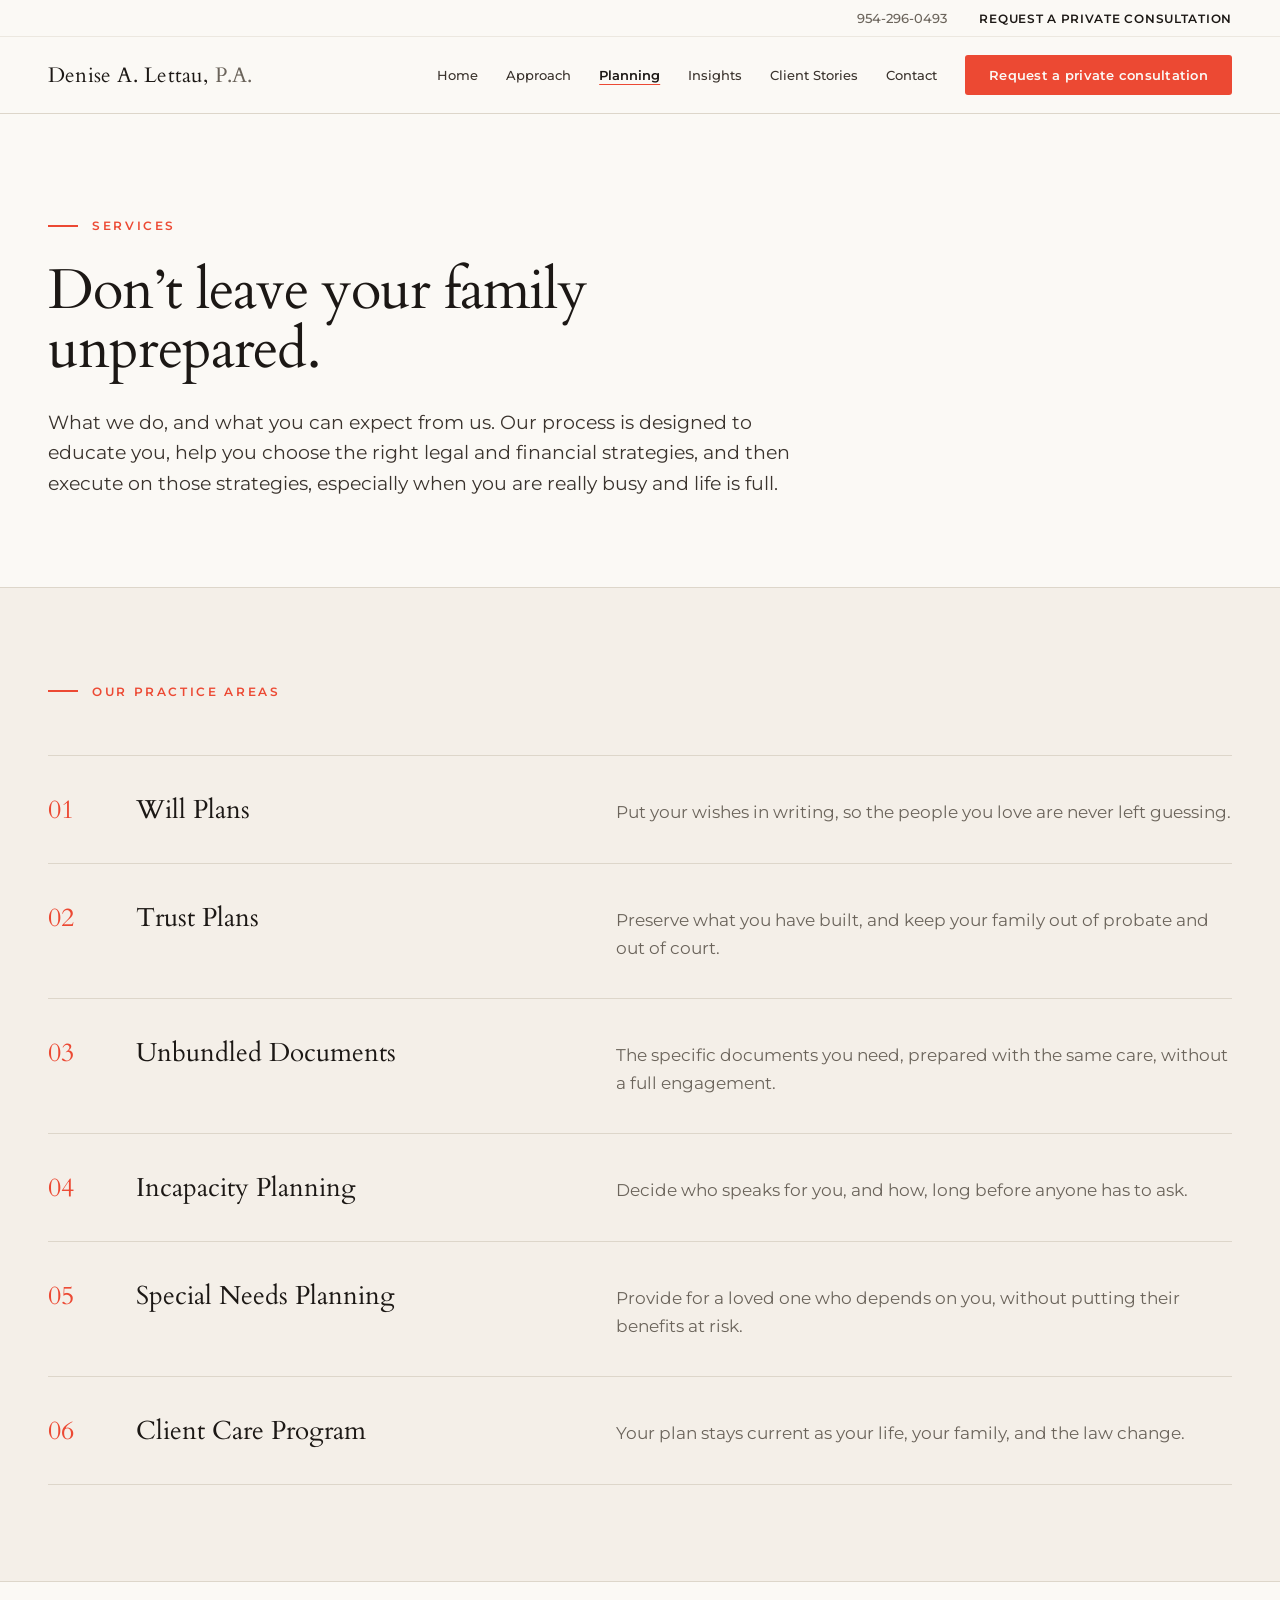
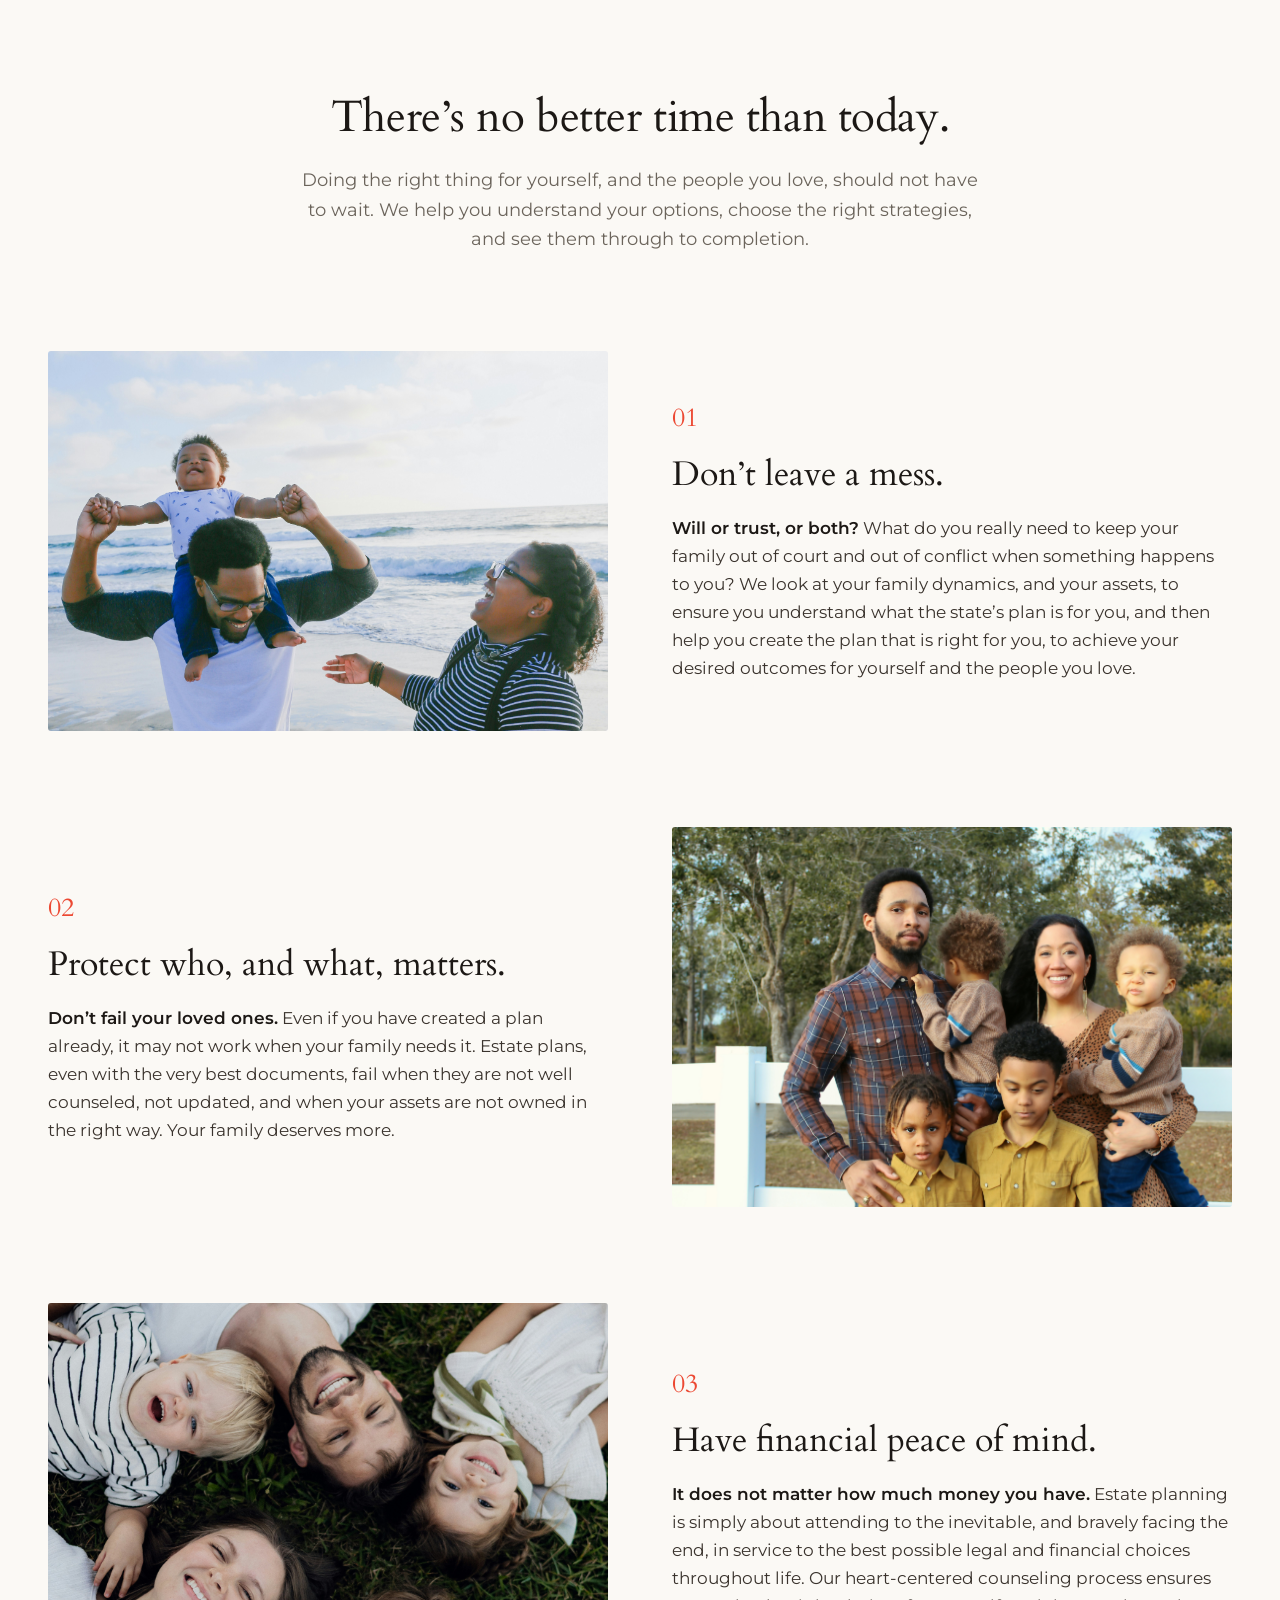
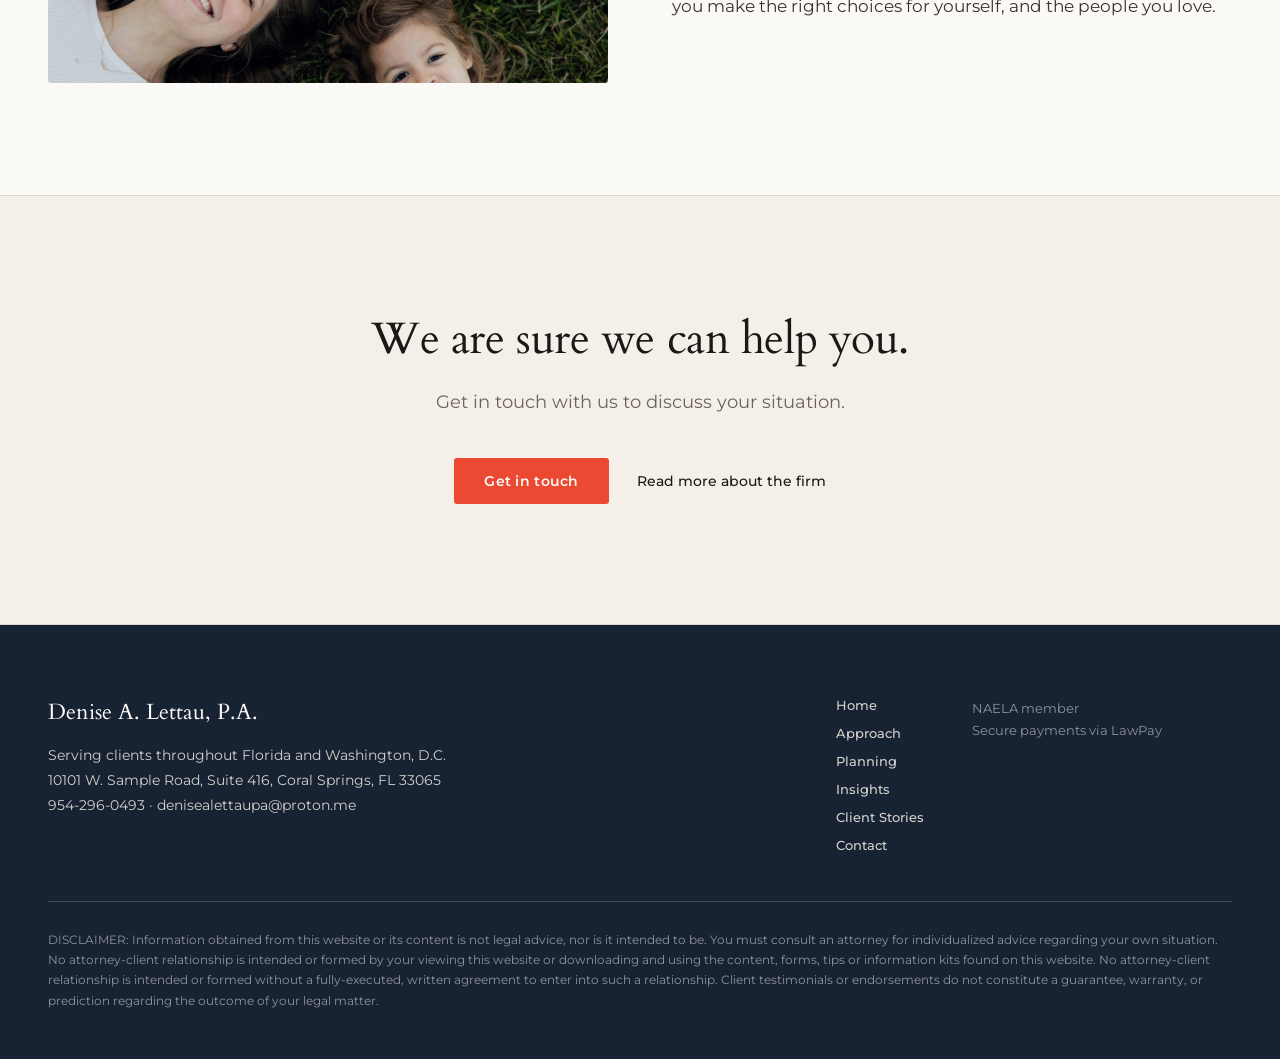
==== planning.html @ 01cb7083 "Denise A. Lettau, P.A. marketing site — six-page static build Recreated from the design handoff as p" ====
<!DOCTYPE html>
<html lang="en">
<head>
<meta charset="utf-8">
<meta name="viewport" content="width=device-width, initial-scale=1">
<title>Services — Denise A. Lettau, P.A.</title>
<meta name="description" content="Will plans, trust plans, incapacity and special needs planning, and ongoing client care — estate and legacy planning services from Denise A. Lettau, P.A.">
<link rel="preconnect" href="https://fonts.googleapis.com">
<link rel="preconnect" href="https://fonts.gstatic.com" crossorigin>
<link href="https://fonts.googleapis.com/css2?family=Cardo:ital,wght@0,400;0,700;1,400&family=Montserrat:wght@400;500;600&display=swap" rel="stylesheet">
<link rel="stylesheet" href="assets/site.css">
</head>
<body>
<div style="background: #FBF9F5; min-height: 100vh">

  <!-- Utility bar -->
  <div style="display: flex; justify-content: flex-end; align-items: center; gap: 32px; max-width: 1200px; margin: 0 auto; padding: 10px 48px; font-size: 13px; color: #6B645B">
    <a href="tel:954-296-0493" style="color: #6B645B; font-weight: 500">954-296-0493</a>
    <a href="#contact" style="color: #1C1815; font-weight: 600; font-size: 12px; letter-spacing: 0.06em; text-transform: uppercase">Request a private consultation</a>
  </div>
  <div style="height: 1px; background: #DDD6CA; transform: scaleY(0.5)"></div>

  <!-- Nav -->
  <nav style="position: sticky; top: 0; z-index: 50; background: rgba(251,249,245,0.94); backdrop-filter: blur(8px); border-bottom: 0.5px solid #DDD6CA">
    <div style="display: flex; align-items: center; justify-content: space-between; gap: 32px; max-width: 1200px; margin: 0 auto; padding: 18px 48px; flex-wrap: wrap">
      <a href="index.html" style="font-family: 'Cardo', Georgia, serif; font-size: 21px; color: #1C1815; text-decoration: none; letter-spacing: 0.01em; white-space: nowrap">Denise A. Lettau, <span style="color: #6B645B">P.A.</span></a>
      <button type="button" class="menu-btn" style="background: none; border: 1px solid #DDD6CA; border-radius: 3px; padding: 10px 18px; font-family: 'Montserrat', system-ui, sans-serif; font-size: 12px; font-weight: 600; letter-spacing: 0.08em; text-transform: uppercase; color: #1C1815; cursor: pointer">Menu</button>
      <div class="nav-links" style="display: flex; align-items: center; gap: 28px; flex-wrap: wrap">
        <a href="index.html" style="font-size: 13px; font-weight: 500; color: #3A332D">Home</a>
        <a href="approach.html" style="font-size: 13px; font-weight: 500; color: #3A332D">Approach</a>
        <a href="planning.html" style="font-size: 13px; font-weight: 600; color: #1C1815; text-decoration: underline; text-decoration-color: #EC4933; text-underline-offset: 4px">Planning</a>
        <a href="insights.html" style="font-size: 13px; font-weight: 500; color: #3A332D">Insights</a>
        <a href="client-stories.html" style="font-size: 13px; font-weight: 500; color: #3A332D">Client Stories</a>
        <a href="contact.html" style="font-size: 13px; font-weight: 500; color: #3A332D">Contact</a>
        <a href="#contact" class="btn-red" style="background: #EC4933; color: #FBF9F5; font-size: 13px; font-weight: 600; letter-spacing: 0.02em; padding: 12px 24px; border-radius: 3px; text-decoration: none; white-space: nowrap">Request a private consultation</a>
      </div>
    </div>
    <div class="nav-mobile" style="flex-direction: column; padding: 4px 24px 16px; border-top: 0.5px solid #DDD6CA">
      <a href="index.html" style="padding: 13px 0; font-size: 15px; font-weight: 500; color: #1C1815; text-decoration: none; border-bottom: 0.5px solid #DDD6CA">Home</a>
      <a href="approach.html" style="padding: 13px 0; font-size: 15px; font-weight: 500; color: #1C1815; text-decoration: none; border-bottom: 0.5px solid #DDD6CA">Approach</a>
      <a href="planning.html" style="padding: 13px 0; font-size: 15px; font-weight: 500; color: #1C1815; text-decoration: none; border-bottom: 0.5px solid #DDD6CA">Planning</a>
      <a href="insights.html" style="padding: 13px 0; font-size: 15px; font-weight: 500; color: #1C1815; text-decoration: none; border-bottom: 0.5px solid #DDD6CA">Insights</a>
      <a href="client-stories.html" style="padding: 13px 0; font-size: 15px; font-weight: 500; color: #1C1815; text-decoration: none; border-bottom: 0.5px solid #DDD6CA">Client Stories</a>
      <a href="contact.html" style="padding: 13px 0; font-size: 15px; font-weight: 500; color: #1C1815; text-decoration: none; border-bottom: 0.5px solid #DDD6CA">Contact</a>
    </div>
  </nav>

  <!-- Page header -->
  <header data-reveal="1" style="max-width: 1200px; margin: 0 auto; padding: 104px 48px 88px">
    <div style="display: flex; align-items: center; gap: 14px; margin-bottom: 28px">
      <div style="width: 30px; height: 2px; background: #EC4933"></div>
      <span style="font-size: 12px; font-weight: 600; letter-spacing: 0.22em; text-transform: uppercase; color: #EC4933">Services</span>
    </div>
    <h1 style="font-family: 'Cardo', Georgia, serif; font-weight: 400; font-size: clamp(38px, 4.5vw, 56px); line-height: 1.06; letter-spacing: -0.015em; color: #1C1815; margin: 0 0 28px; max-width: 20ch; text-wrap: pretty">Don&rsquo;t leave your family unprepared.</h1>
    <p style="font-size: 19px; line-height: 1.6; color: #3A332D; margin: 0; max-width: 58ch; text-wrap: pretty">What we do, and what you can expect from us. Our process is designed to educate you, help you choose the right legal and financial strategies, and then execute on those strategies, especially when you are really busy and life is full.</p>
  </header>

  <!-- Practice areas -->
  <section data-reveal="1" style="border-top: 0.5px solid #DDD6CA; border-bottom: 0.5px solid #DDD6CA; background: #F4EFE8">
    <div style="max-width: 1200px; margin: 0 auto; padding: 96px 48px">
      <div style="display: flex; align-items: center; gap: 14px; margin-bottom: 56px">
        <div style="width: 30px; height: 2px; background: #EC4933"></div>
        <span style="font-size: 12px; font-weight: 600; letter-spacing: 0.22em; text-transform: uppercase; color: #EC4933">Our practice areas</span>
      </div>
      <div style="border-top: 0.5px solid #DDD6CA">
        <div style="display: flex; flex-wrap: wrap; gap: 24px; align-items: baseline; padding: 36px 0; border-bottom: 0.5px solid #DDD6CA">
          <div style="font-family: 'Cardo', Georgia, serif; font-size: 26px; color: #EC4933; flex: 0 0 64px">01</div>
          <h3 style="font-family: 'Cardo', Georgia, serif; font-weight: 400; font-size: 26px; line-height: 1.25; margin: 0; flex: 1 1 220px"><a class="title-link" href="#contact" style="color: #1C1815">Will Plans</a></h3>
          <p style="font-size: 17px; line-height: 1.65; color: #6B645B; margin: 0; flex: 1 1 380px; text-wrap: pretty">Put your wishes in writing, so the people you love are never left guessing.</p>
        </div>
        <div style="display: flex; flex-wrap: wrap; gap: 24px; align-items: baseline; padding: 36px 0; border-bottom: 0.5px solid #DDD6CA">
          <div style="font-family: 'Cardo', Georgia, serif; font-size: 26px; color: #EC4933; flex: 0 0 64px">02</div>
          <h3 style="font-family: 'Cardo', Georgia, serif; font-weight: 400; font-size: 26px; line-height: 1.25; margin: 0; flex: 1 1 220px"><a class="title-link" href="#contact" style="color: #1C1815">Trust Plans</a></h3>
          <p style="font-size: 17px; line-height: 1.65; color: #6B645B; margin: 0; flex: 1 1 380px; text-wrap: pretty">Preserve what you have built, and keep your family out of probate and out of court.</p>
        </div>
        <div style="display: flex; flex-wrap: wrap; gap: 24px; align-items: baseline; padding: 36px 0; border-bottom: 0.5px solid #DDD6CA">
          <div style="font-family: 'Cardo', Georgia, serif; font-size: 26px; color: #EC4933; flex: 0 0 64px">03</div>
          <h3 style="font-family: 'Cardo', Georgia, serif; font-weight: 400; font-size: 26px; line-height: 1.25; margin: 0; flex: 1 1 220px"><a class="title-link" href="#contact" style="color: #1C1815">Unbundled Documents</a></h3>
          <p style="font-size: 17px; line-height: 1.65; color: #6B645B; margin: 0; flex: 1 1 380px; text-wrap: pretty">The specific documents you need, prepared with the same care, without a full engagement.</p>
        </div>
        <div style="display: flex; flex-wrap: wrap; gap: 24px; align-items: baseline; padding: 36px 0; border-bottom: 0.5px solid #DDD6CA">
          <div style="font-family: 'Cardo', Georgia, serif; font-size: 26px; color: #EC4933; flex: 0 0 64px">04</div>
          <h3 style="font-family: 'Cardo', Georgia, serif; font-weight: 400; font-size: 26px; line-height: 1.25; margin: 0; flex: 1 1 220px"><a class="title-link" href="#contact" style="color: #1C1815">Incapacity Planning</a></h3>
          <p style="font-size: 17px; line-height: 1.65; color: #6B645B; margin: 0; flex: 1 1 380px; text-wrap: pretty">Decide who speaks for you, and how, long before anyone has to ask.</p>
        </div>
        <div style="display: flex; flex-wrap: wrap; gap: 24px; align-items: baseline; padding: 36px 0; border-bottom: 0.5px solid #DDD6CA">
          <div style="font-family: 'Cardo', Georgia, serif; font-size: 26px; color: #EC4933; flex: 0 0 64px">05</div>
          <h3 style="font-family: 'Cardo', Georgia, serif; font-weight: 400; font-size: 26px; line-height: 1.25; margin: 0; flex: 1 1 220px"><a class="title-link" href="#contact" style="color: #1C1815">Special Needs Planning</a></h3>
          <p style="font-size: 17px; line-height: 1.65; color: #6B645B; margin: 0; flex: 1 1 380px; text-wrap: pretty">Provide for a loved one who depends on you, without putting their benefits at risk.</p>
        </div>
        <div style="display: flex; flex-wrap: wrap; gap: 24px; align-items: baseline; padding: 36px 0; border-bottom: 0.5px solid #DDD6CA">
          <div style="font-family: 'Cardo', Georgia, serif; font-size: 26px; color: #EC4933; flex: 0 0 64px">06</div>
          <h3 style="font-family: 'Cardo', Georgia, serif; font-weight: 400; font-size: 26px; line-height: 1.25; margin: 0; flex: 1 1 220px"><a class="title-link" href="#contact" style="color: #1C1815">Client Care Program</a></h3>
          <p style="font-size: 17px; line-height: 1.65; color: #6B645B; margin: 0; flex: 1 1 380px; text-wrap: pretty">Your plan stays current as your life, your family, and the law change.</p>
        </div>
      </div>
    </div>
  </section>

  <!-- There's no better time -->
  <section data-reveal="1" style="max-width: 880px; margin: 0 auto; padding: 112px 48px 96px; text-align: center">
    <h2 style="font-family: 'Cardo', Georgia, serif; font-weight: 400; font-size: clamp(30px, 3.4vw, 44px); line-height: 1.1; letter-spacing: -0.01em; color: #1C1815; margin: 0 0 24px; text-wrap: pretty">There&rsquo;s no better time than today.</h2>
    <p style="font-size: 18px; line-height: 1.65; color: #6B645B; margin: 0 auto; max-width: 58ch; text-wrap: pretty">Doing the right thing for yourself, and the people you love, should not have to wait. We help you understand your options, choose the right strategies, and see them through to completion.</p>
  </section>

  <!-- Three editorial blocks -->
  <section data-reveal="1" style="max-width: 1200px; margin: 0 auto; padding: 0 48px 112px; display: flex; flex-direction: column; gap: 96px">
    <div style="display: grid; grid-template-columns: repeat(auto-fit, minmax(320px, 1fr)); gap: 64px; align-items: center">
      <div style="position: relative; min-height: 380px">
        <img src="images/services-1.jpg" alt="Warm interior with refined architecture and natural light" style="position: absolute; inset: 0; width: 100%; height: 100%; object-fit: cover; border-radius: 3px">
      </div>
      <div>
        <div style="font-family: 'Cardo', Georgia, serif; font-size: 26px; color: #EC4933; margin-bottom: 20px">01</div>
        <h3 style="font-family: 'Cardo', Georgia, serif; font-weight: 400; font-size: clamp(26px, 2.8vw, 34px); line-height: 1.15; color: #1C1815; margin: 0 0 20px; text-wrap: pretty">Don&rsquo;t leave a mess.</h3>
        <p style="font-size: 17px; line-height: 1.65; color: #3A332D; margin: 0; text-wrap: pretty"><strong style="font-weight: 600; color: #1C1815">Will or trust, or both?</strong> What do you really need to keep your family out of court and out of conflict when something happens to you? We look at your family dynamics, and your assets, to ensure you understand what the state&rsquo;s plan is for you, and then help you create the plan that is right for you, to achieve your desired outcomes for yourself and the people you love.</p>
      </div>
    </div>
    <div style="display: grid; grid-template-columns: repeat(auto-fit, minmax(320px, 1fr)); gap: 64px; align-items: center; direction: rtl">
      <div style="position: relative; min-height: 380px; direction: ltr">
        <img src="images/services-2.jpg" alt="Generations of a family together" style="position: absolute; inset: 0; width: 100%; height: 100%; object-fit: cover; border-radius: 3px">
      </div>
      <div style="direction: ltr">
        <div style="font-family: 'Cardo', Georgia, serif; font-size: 26px; color: #EC4933; margin-bottom: 20px">02</div>
        <h3 style="font-family: 'Cardo', Georgia, serif; font-weight: 400; font-size: clamp(26px, 2.8vw, 34px); line-height: 1.15; color: #1C1815; margin: 0 0 20px; text-wrap: pretty">Protect who, and what, matters.</h3>
        <p style="font-size: 17px; line-height: 1.65; color: #3A332D; margin: 0; text-wrap: pretty"><strong style="font-weight: 600; color: #1C1815">Don&rsquo;t fail your loved ones.</strong> Even if you have created a plan already, it may not work when your family needs it. Estate plans, even with the very best documents, fail when they are not well counseled, not updated, and when your assets are not owned in the right way. Your family deserves more.</p>
      </div>
    </div>
    <div style="display: grid; grid-template-columns: repeat(auto-fit, minmax(320px, 1fr)); gap: 64px; align-items: center">
      <div style="position: relative; min-height: 380px">
        <img src="images/services-3.jpg" alt="A quiet moment, hands and heirloom in warm light" style="position: absolute; inset: 0; width: 100%; height: 100%; object-fit: cover; border-radius: 3px">
      </div>
      <div>
        <div style="font-family: 'Cardo', Georgia, serif; font-size: 26px; color: #EC4933; margin-bottom: 20px">03</div>
        <h3 style="font-family: 'Cardo', Georgia, serif; font-weight: 400; font-size: clamp(26px, 2.8vw, 34px); line-height: 1.15; color: #1C1815; margin: 0 0 20px; text-wrap: pretty">Have financial peace of mind.</h3>
        <p style="font-size: 17px; line-height: 1.65; color: #3A332D; margin: 0; text-wrap: pretty"><strong style="font-weight: 600; color: #1C1815">It does not matter how much money you have.</strong> Estate planning is simply about attending to the inevitable, and bravely facing the end, in service to the best possible legal and financial choices throughout life. Our heart-centered counseling process ensures you make the right choices for yourself, and the people you love.</p>
      </div>
    </div>
  </section>

  <!-- Closing CTA -->
  <section data-reveal="1" id="contact" style="background: #F4EFE8; border-top: 0.5px solid #DDD6CA">
    <div style="max-width: 880px; margin: 0 auto; padding: 120px 48px; text-align: center">
      <h2 style="font-family: 'Cardo', Georgia, serif; font-weight: 400; font-size: clamp(30px, 3.4vw, 44px); line-height: 1.1; letter-spacing: -0.01em; color: #1C1815; margin: 0 0 24px; text-wrap: pretty">We are sure we can help you.</h2>
      <p style="font-size: 18px; line-height: 1.65; color: #6B645B; margin: 0 auto 40px; max-width: 48ch; text-wrap: pretty">Get in touch with us to discuss your situation.</p>
      <div style="display: flex; justify-content: center; align-items: center; gap: 28px; flex-wrap: wrap">
        <a href="contact.html" class="btn-red" style="display: inline-block; background: #EC4933; color: #FBF9F5; font-size: 14px; font-weight: 600; letter-spacing: 0.02em; padding: 14px 30px; border-radius: 3px; text-decoration: none">Get in touch</a>
        <a href="approach.html" style="font-size: 14px; font-weight: 500; color: #1C1815">Read more about the firm</a>
      </div>
    </div>
  </section>

  <!-- Footer -->
  <footer style="background: #172333; border-top: 0.5px solid #DDD6CA">
    <div style="max-width: 1200px; margin: 0 auto; padding: 72px 48px 48px">
      <div style="display: flex; flex-wrap: wrap; justify-content: space-between; gap: 48px; padding-bottom: 48px">
        <div style="flex: 1 1 320px">
          <div style="font-family: 'Cardo', Georgia, serif; font-size: 22px; color: #FBF9F5; margin-bottom: 16px">Denise A. Lettau, P.A.</div>
          <div style="font-size: 14px; line-height: 1.8; color: rgba(244,239,232,0.85)">
            Serving clients throughout Florida and Washington, D.C.<br>
            10101 W. Sample Road, Suite 416, Coral Springs, FL 33065<br>
            <a href="tel:954-296-0493" style="color: rgba(244,239,232,0.85)">954-296-0493</a> · <a href="mailto:denisealettaupa@proton.me" style="color: rgba(244,239,232,0.85)">denisealettaupa@proton.me</a>
          </div>
        </div>
        <div style="display: flex; flex-direction: column; gap: 12px">
          <a href="index.html" style="font-size: 13px; font-weight: 500; color: rgba(244,239,232,0.85)">Home</a>
          <a href="approach.html" style="font-size: 13px; font-weight: 500; color: rgba(244,239,232,0.85)">Approach</a>
          <a href="planning.html" style="font-size: 13px; font-weight: 500; color: rgba(244,239,232,0.85)">Planning</a>
          <a href="insights.html" style="font-size: 13px; font-weight: 500; color: rgba(244,239,232,0.85)">Insights</a>
          <a href="client-stories.html" style="font-size: 13px; font-weight: 500; color: rgba(244,239,232,0.85)">Client Stories</a>
          <a href="contact.html" style="font-size: 13px; font-weight: 500; color: rgba(244,239,232,0.85)">Contact</a>
        </div>
        <div style="flex: 0 1 260px; font-size: 13px; line-height: 1.7; color: rgba(244,239,232,0.55)">
          NAELA member<br>
          Secure payments via LawPay
        </div>
      </div>
      <div style="border-top: 0.5px solid rgba(244,239,232,0.18); padding-top: 28px; font-size: 12px; line-height: 1.7; color: rgba(244,239,232,0.55); text-wrap: pretty">
        DISCLAIMER: Information obtained from this website or its content is not legal advice, nor is it intended to be. You must consult an attorney for individualized advice regarding your own situation. No attorney-client relationship is intended or formed by your viewing this website or downloading and using the content, forms, tips or information kits found on this website. No attorney-client relationship is intended or formed without a fully-executed, written agreement to enter into such a relationship. Client testimonials or endorsements do not constitute a guarantee, warranty, or prediction regarding the outcome of your legal matter.
      </div>
    </div>
  </footer>

</div>
<script src="assets/site.js"></script>
</body>
</html>
---- assets/site.css ----
html, body { margin: 0; padding: 0; background: #FBF9F5; }
body { font-family: "Montserrat", system-ui, sans-serif; color: #3A332D; -webkit-font-smoothing: antialiased; }

a { color: #1C1815; text-decoration: underline; text-decoration-color: transparent; text-underline-offset: 4px; text-decoration-thickness: 1.5px; transition: text-decoration-color 200ms cubic-bezier(.22,.61,.36,1); }
a:hover { text-decoration-color: #EC4933; }

img { display: block; }

.btn-red:hover { background: #D23C29 !important; }
.btn-bone:hover { background: #FBF9F5 !important; }

.title-link { text-underline-offset: 5px; }

input:focus, textarea:focus { outline: 2px solid #EC4933; outline-offset: 1px; }

/* Responsive nav — desktop links vs mobile Menu button (breakpoint 1180px) */
.menu-btn { display: none; }
.nav-mobile { display: none; }
@media (max-width: 1179px) {
  .nav-links { display: none !important; }
  .menu-btn { display: inline-block !important; }
  .nav-mobile.open { display: flex !important; }
}

/* Scroll reveal — falls back to a plain fade-in on load where unsupported */
@keyframes lettauRise { from { opacity: 0; transform: translateY(12px); } to { opacity: 1; transform: none; } }
@media (prefers-reduced-motion: no-preference) {
  [data-reveal] { animation: lettauRise 0.8s cubic-bezier(.22,.61,.36,1) both; animation-timeline: view(); animation-range: entry 0% entry 25%; }
}
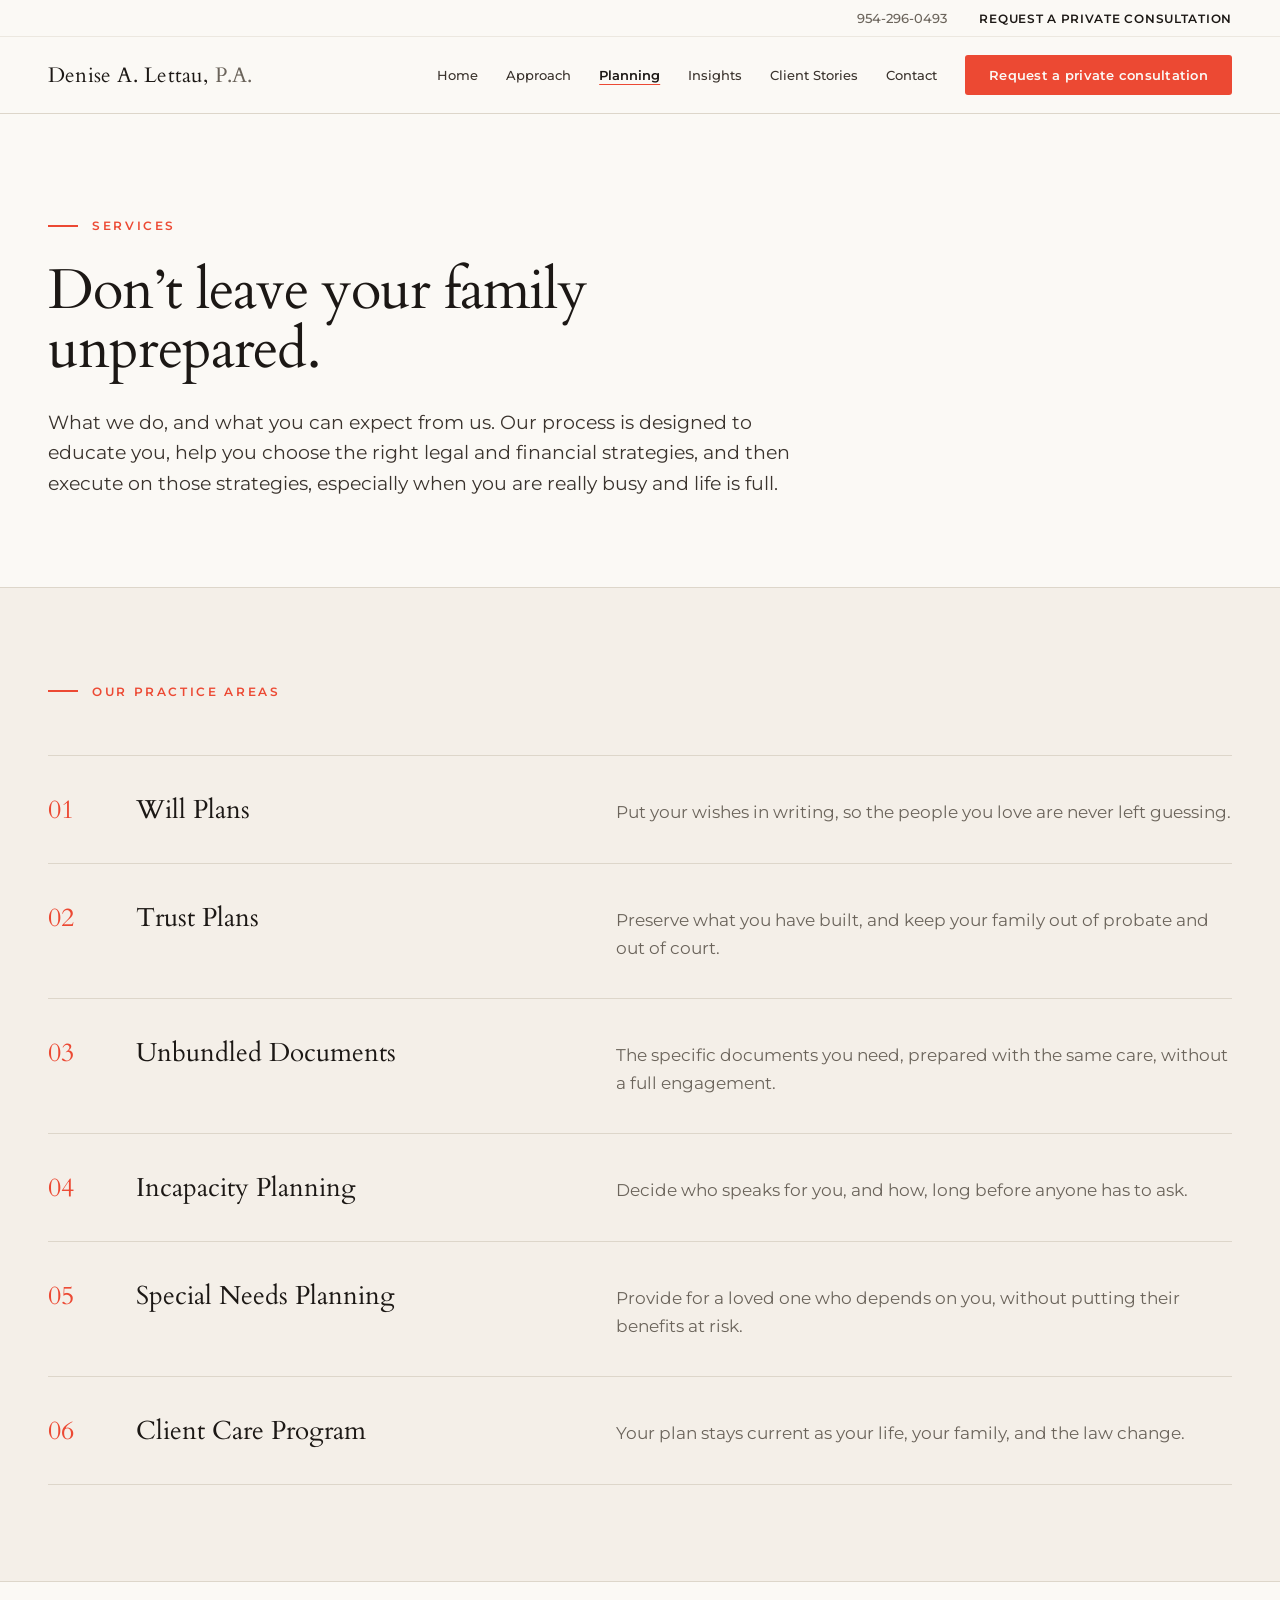
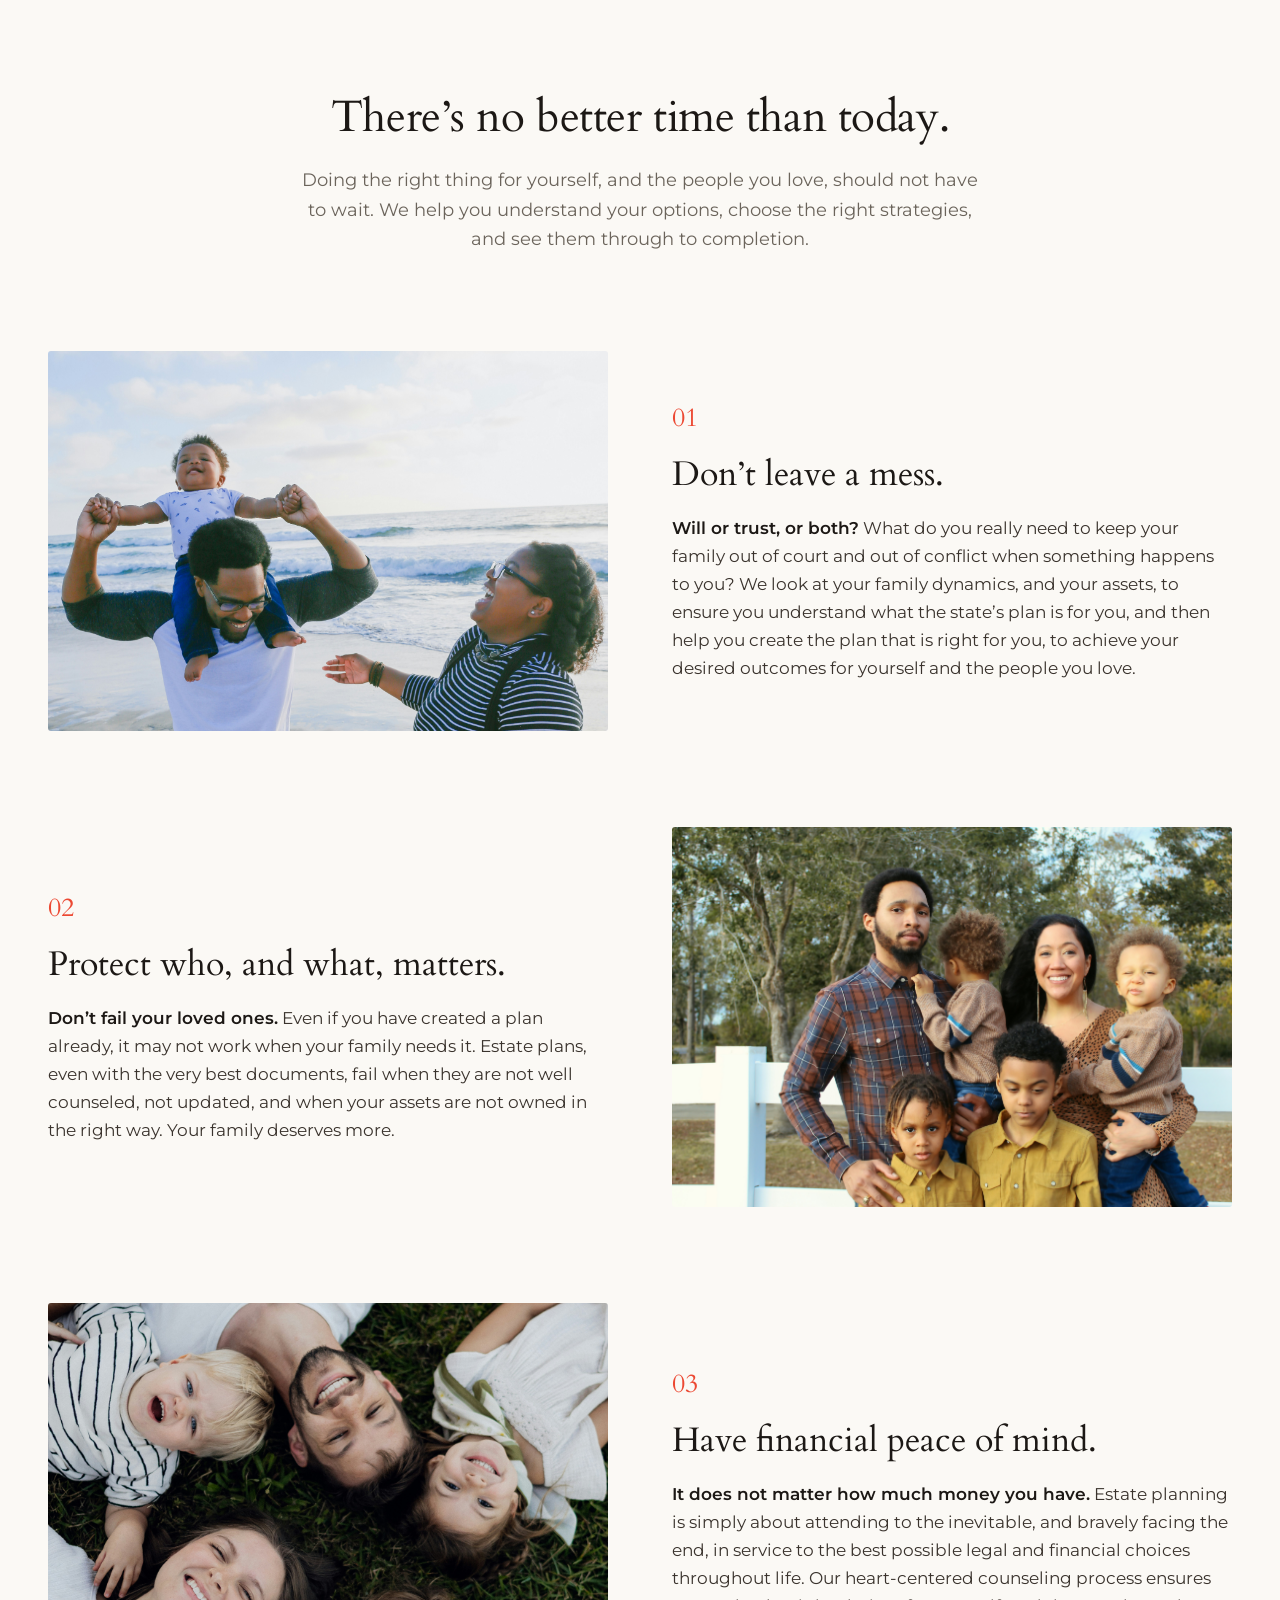
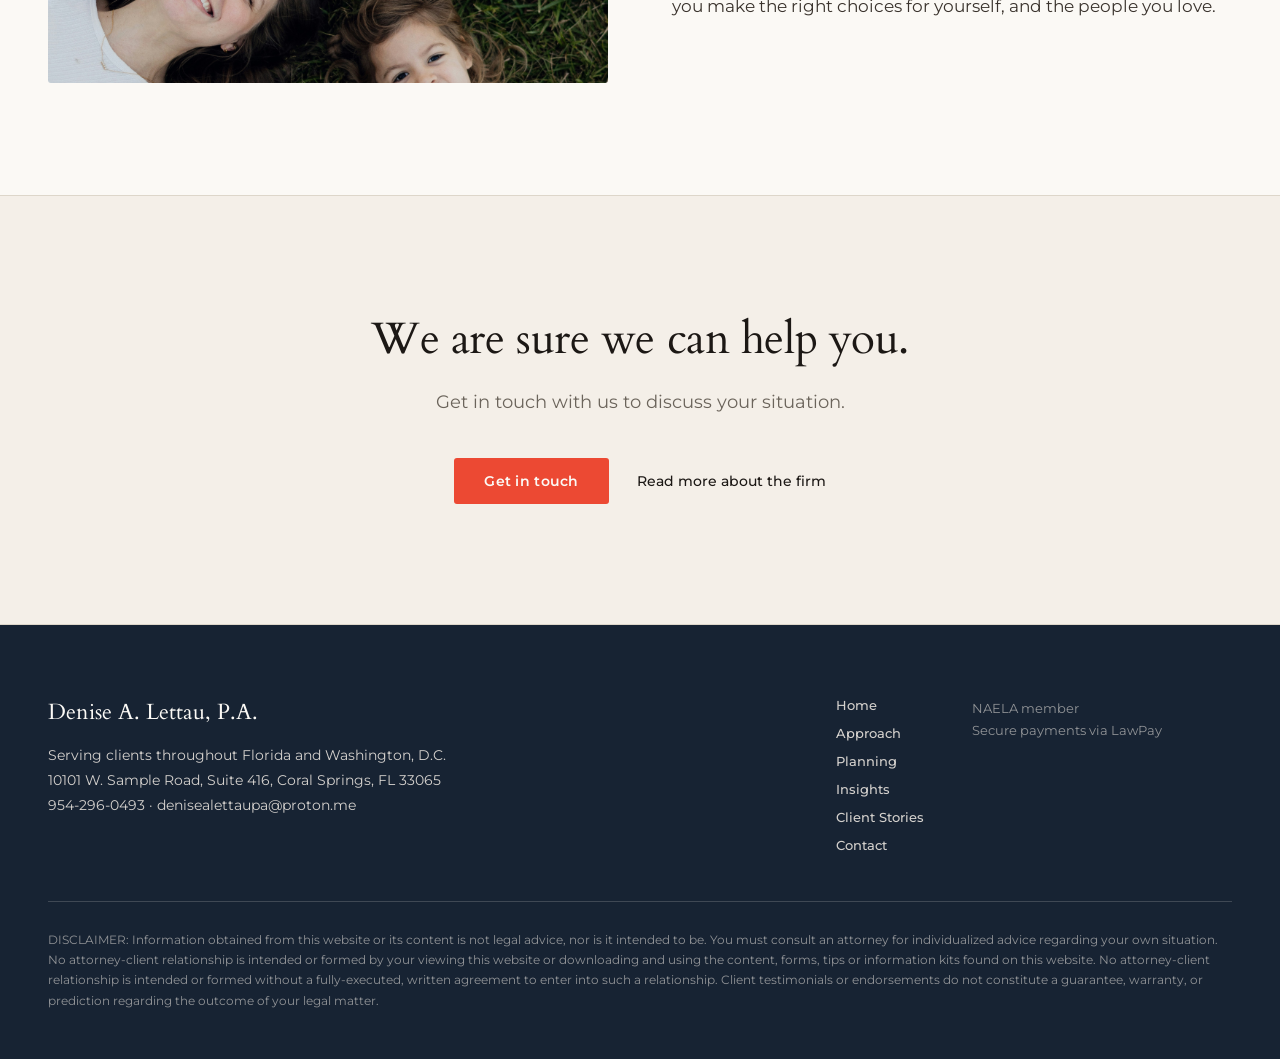
==== commit 31806748: "Point all 'Request a private consultation' CTAs to the contact page Co-Authored-By: Claude Opus 4.8 " ====
--- a/planning.html
+++ b/planning.html
@@ -16,7 +16,7 @@
   <!-- Utility bar -->
   <div style="display: flex; justify-content: flex-end; align-items: center; gap: 32px; max-width: 1200px; margin: 0 auto; padding: 10px 48px; font-size: 13px; color: #6B645B">
     <a href="tel:954-296-0493" style="color: #6B645B; font-weight: 500">954-296-0493</a>
-    <a href="#contact" style="color: #1C1815; font-weight: 600; font-size: 12px; letter-spacing: 0.06em; text-transform: uppercase">Request a private consultation</a>
+    <a href="contact.html" style="color: #1C1815; font-weight: 600; font-size: 12px; letter-spacing: 0.06em; text-transform: uppercase">Request a private consultation</a>
   </div>
   <div style="height: 1px; background: #DDD6CA; transform: scaleY(0.5)"></div>
 
@@ -32,7 +32,7 @@
         <a href="insights.html" style="font-size: 13px; font-weight: 500; color: #3A332D">Insights</a>
         <a href="client-stories.html" style="font-size: 13px; font-weight: 500; color: #3A332D">Client Stories</a>
         <a href="contact.html" style="font-size: 13px; font-weight: 500; color: #3A332D">Contact</a>
-        <a href="#contact" class="btn-red" style="background: #EC4933; color: #FBF9F5; font-size: 13px; font-weight: 600; letter-spacing: 0.02em; padding: 12px 24px; border-radius: 3px; text-decoration: none; white-space: nowrap">Request a private consultation</a>
+        <a href="contact.html" class="btn-red" style="background: #EC4933; color: #FBF9F5; font-size: 13px; font-weight: 600; letter-spacing: 0.02em; padding: 12px 24px; border-radius: 3px; text-decoration: none; white-space: nowrap">Request a private consultation</a>
       </div>
     </div>
     <div class="nav-mobile" style="flex-direction: column; padding: 4px 24px 16px; border-top: 0.5px solid #DDD6CA">
